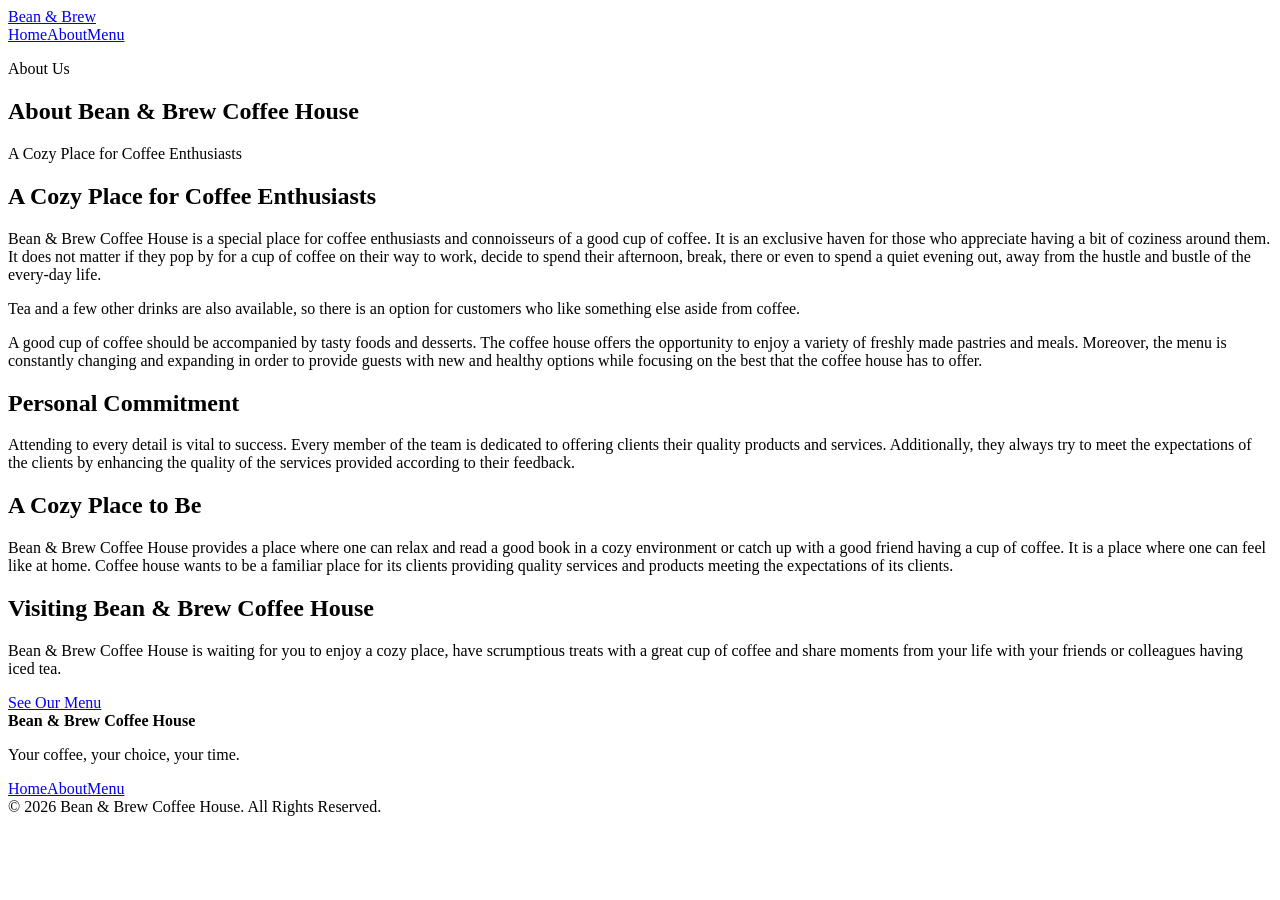
==== about.html @ c61e4c34 "Add files via upload" ====
<!DOCTYPE html>
<html lang="en">
<head>
<meta charset="UTF-8">
<meta name="viewport" content="width=device-width, initial-scale=1.0">
<title>About Bean &amp; Brew Coffee House | Local Cafe</title>
<meta name="description" content="Learn about Bean & Brew Coffee House, a cozy coffee shop for coffee enthusiasts, food and relaxed moments.">
<link rel="stylesheet" href="css/style.css">
</head>
<body>
<header class="site-header">
<div class="container nav-wrap">
<a class="logo" href="index.html">Bean &amp; Brew</a>
<nav aria-label="Main navigation"><a href="index.html">Home</a><a class="active" href="about.html">About</a><a href="menu.html">Menu</a></nav>
</div>
</header>
<main>
<section class="page-hero"><div class="container"><p class="eyebrow">About Us</p><h1>About Bean &amp; Brew Coffee House</h1><p>A Cozy Place for Coffee Enthusiasts</p></div></section>
<section class="section"><div class="container narrow">
<h2>A Cozy Place for Coffee Enthusiasts</h2>
<p>Bean &amp; Brew Coffee House is a special place for coffee enthusiasts and connoisseurs of a good cup of coffee. It is an exclusive haven for those who appreciate having a bit of coziness around them. It does not matter if they pop by for a cup of coffee on their way to work, decide to spend their afternoon, break, there or even to spend a quiet evening out, away from the hustle and bustle of the every-day life.</p>
<p>Tea and a few other drinks are also available, so there is an option for customers who like something else aside from coffee.</p>
<p>A good cup of coffee should be accompanied by tasty foods and desserts. The coffee house offers the opportunity to enjoy a variety of freshly made pastries and meals. Moreover, the menu is constantly changing and expanding in order to provide guests with new and healthy options while focusing on the best that the coffee house has to offer.</p>
</div></section>
<section class="section section-alt"><div class="container narrow">
<h2>Personal Commitment</h2>
<p>Attending to every detail is vital to success. Every member of the team is dedicated to offering clients their quality products and services. Additionally, they always try to meet the expectations of the clients by enhancing the quality of the services provided according to their feedback.</p>
</div></section>
<section class="section"><div class="container narrow">
<h2>A Cozy Place to Be</h2>
<p>Bean &amp; Brew Coffee House provides a place where one can relax and read a good book in a cozy environment or catch up with a good friend having a cup of coffee. It is a place where one can feel like at home. Coffee house wants to be a familiar place for its clients providing quality services and products meeting the expectations of its clients.</p>
<h2>Visiting Bean &amp; Brew Coffee House</h2>
<p>Bean &amp; Brew Coffee House is waiting for you to enjoy a cozy place, have scrumptious treats with a great cup of coffee and share moments from your life with your friends or colleagues having iced tea.</p>
<a class="btn" href="menu.html">See Our Menu</a>
</div></section>
</main>
<footer><div class="container footer-wrap"><div><strong>Bean &amp; Brew Coffee House</strong><p>Your coffee, your choice, your time.</p></div><div class="footer-links"><a href="index.html">Home</a><a href="about.html">About</a><a href="menu.html">Menu</a></div></div><div class="copyright">© 2026 Bean &amp; Brew Coffee House. All Rights Reserved.</div></footer>
</body>
</html>
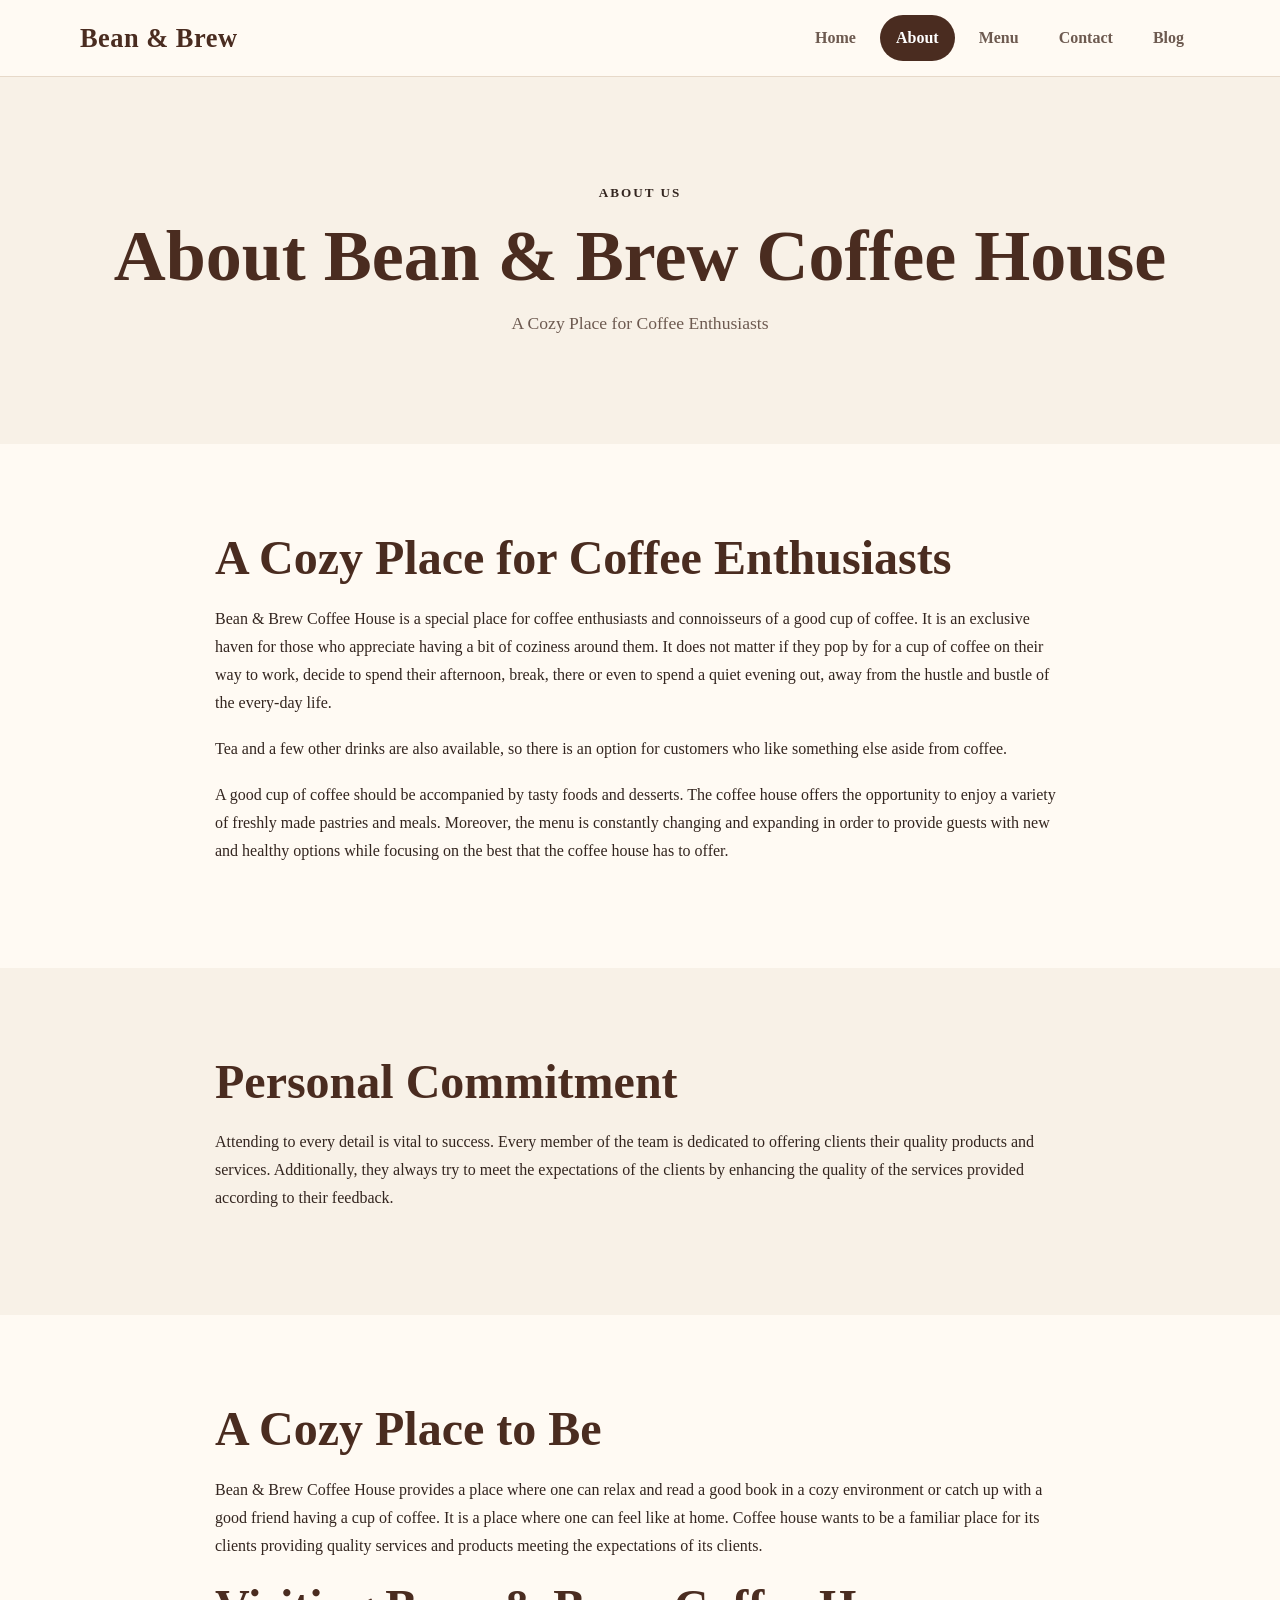
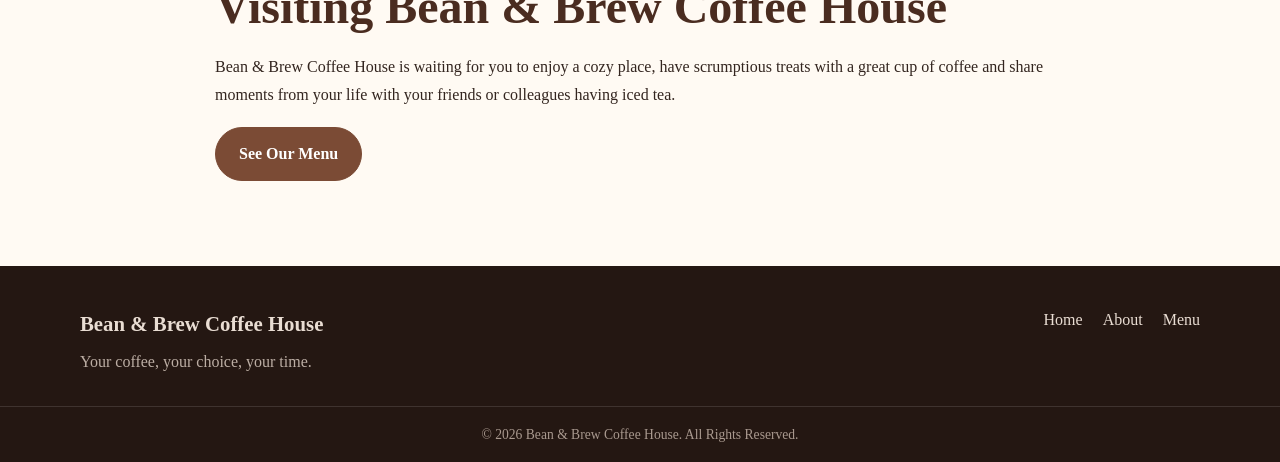
==== commit cd223c4b: "pages" ====
--- a/about.html
+++ b/about.html
@@ -9,9 +9,19 @@
 </head>
 <body>
 <header class="site-header">
-<div class="container nav-wrap">
-<a class="logo" href="index.html">Bean &amp; Brew</a>
-<nav aria-label="Main navigation"><a href="index.html">Home</a><a class="active" href="about.html">About</a><a href="menu.html">Menu</a></nav>
+    <div class="container nav-wrap">
+
+        <a class="logo" href="index.html">
+            Bean &amp; Brew
+        </a>
+
+        <nav aria-label="Main navigation">
+            <a href="index.html">Home</a>
+            <a class="active" href="about.html">About</a>
+            <a href="menu.html">Menu</a>
+            <a href="contact.html">Contact</a>
+            <a href="blog.html">Blog</a>
+        </nav>
 </div>
 </header>
 <main>
--- a/css/style.css
+++ b/css/style.css
@@ -0,0 +1,72 @@
+*{box-sizing:border-box;margin:0;padding:0}
+:root{--brown:#4a2c20;--coffee:#7b4b35;--cream:#f8f1e7;--light:#fffaf3;--text:#33251f;--muted:#6d5a50;--border:#e7d9c9}
+html{scroll-behavior:smooth}
+body{font-family:Georgia,"Times New Roman",serif;color:var(--text);background:var(--light);line-height:1.75}
+a{color:inherit;text-decoration:none}
+.container{width:min(1120px,92%);margin:auto}
+.site-header{position:sticky;top:0;z-index:20;background:rgba(255,250,243,.97);border-bottom:1px solid var(--border);backdrop-filter:blur(8px)}
+.nav-wrap{min-height:76px;display:flex;align-items:center;justify-content:space-between;gap:25px}
+.logo{font-size:1.65rem;font-weight:bold;letter-spacing:.5px;color:var(--brown)}
+nav{display:flex;gap:8px}
+nav a{padding:9px 16px;border-radius:30px;color:var(--muted);font-weight:bold}
+nav a:hover,nav a.active{background:var(--brown);color:#fff}
+.hero{
+    position:relative;
+    min-height:650px;
+    display:grid;
+    place-items:center;
+    background:linear-gradient(110deg,rgba(54,31,21,.9),rgba(92,57,39,.55)),
+    url("../images/cup-coffee-table-grey-background.jpg") center/cover;
+}cup-coffee-table-grey-background.jpg") center/cover}
+.hero-content{position:relative;color:#fff;max-width:780px;padding:90px 0}
+.eyebrow{text-transform:uppercase;letter-spacing:2px;font-size:.82rem;font-weight:bold;margin-bottom:12px}
+.hero h1{font-size:clamp(2.5rem,6vw,5rem);line-height:1.08;margin-bottom:22px}
+.hero p:not(.eyebrow){font-size:1.12rem;max-width:700px;margin-bottom:30px}
+.btn{display:inline-block;background:var(--coffee);color:#fff;padding:12px 23px;border-radius:30px;font-weight:bold;border:1px solid var(--coffee);transition:.2s}
+.btn:hover{transform:translateY(-2px);background:var(--brown)}
+.btn-light{background:#fff;color:var(--brown);border-color:#fff}
+.section{padding:85px 0}
+.section-alt{background:var(--cream)}
+.section-heading{text-align:center;max-width:760px;margin:0 auto 35px}
+.section-heading h2,.section h2{font-size:clamp(2rem,4vw,3rem);line-height:1.2;color:var(--brown);margin-bottom:18px}
+.two-column{display:grid;grid-template-columns:1fr 1fr;gap:45px;align-items:start}
+.two-column p,.narrow p{margin-bottom:18px}
+.highlight-box{padding:30px;background:#fff;border:1px solid var(--border);border-radius:18px;box-shadow:0 10px 30px rgba(74,44,32,.06)}
+.highlight-box h3{font-size:1.35rem;color:var(--brown);margin-bottom:10px}
+.grid{display:grid;grid-template-columns:repeat(3,1fr);gap:20px}
+.card{background:#fff;border:1px solid var(--border);padding:26px;border-radius:18px;transition:.2s}
+.card:hover{transform:translateY(-4px);box-shadow:0 12px 30px rgba(74,44,32,.09)}
+.card h3{color:var(--brown);margin-bottom:8px}
+.intro-text{max-width:850px;margin:0 auto 35px;text-align:center}
+.center{text-align:center;margin-top:30px}
+.text-link{font-weight:bold;color:var(--coffee);border-bottom:1px solid var(--coffee)}
+.narrow{max-width:850px}
+.cta{padding:85px 0;background:var(--brown);color:#fff;text-align:center}
+.cta h2{font-size:clamp(2rem,4vw,3.2rem);line-height:1.2;margin-bottom:18px}
+.cta p{max-width:850px;margin:0 auto 20px}
+.page-hero{padding:105px 0;background:var(--cream);text-align:center}
+.page-hero h1{font-size:clamp(2.5rem,6vw,4.5rem);line-height:1.1;color:var(--brown);margin-bottom:12px}
+.page-hero p:last-child{font-size:1.1rem;color:var(--muted)}
+.menu-section{margin-top:55px}
+.menu-section>h2{border-bottom:2px solid var(--border);padding-bottom:10px}
+.menu-grid{display:grid;grid-template-columns:repeat(2,1fr);gap:20px}
+.menu-item{background:#fff;border:1px solid var(--border);border-radius:16px;padding:25px}
+.menu-item.single{max-width:100%}
+.menu-item h3{color:var(--brown);font-size:1.35rem;margin-bottom:8px}
+.menu-list{display:grid;grid-template-columns:repeat(2,1fr);gap:6px 30px;margin:12px 0 18px;padding-left:20px}
+.quote{font-style:italic;font-size:1.2rem}
+footer{background:#241712;color:#e9ddd3;padding-top:40px}
+.footer-wrap{display:flex;justify-content:space-between;gap:30px;padding-bottom:30px}
+.footer-wrap strong{font-size:1.3rem}
+.footer-wrap p{color:#bcaea4;margin-top:5px}
+.footer-links{display:flex;gap:20px}
+.footer-links a:hover{color:#fff}
+.copyright{text-align:center;border-top:1px solid rgba(255,255,255,.12);padding:16px;font-size:.85rem;color:#a9998f}
+@media(max-width:800px){.two-column,.grid,.menu-grid{grid-template-columns:1fr}.nav-wrap{min-height:68px}.logo{font-size:1.35rem}nav a{padding:7px 10px}.hero{min-height:570px}.section,.cta{padding:65px 0}.footer-wrap{flex-direction:column}.footer-links{flex-wrap:wrap}.menu-list{grid-template-columns:1fr}}
+@media(max-width:480px){.nav-wrap{align-items:flex-start;padding:14px 0;flex-direction:column;gap:5px}nav{width:100%;justify-content:space-between}nav a{padding:6px 9px}.hero h1{font-size:2.35rem}.hero-content{padding:70px 0}}
+img {
+    max-width: 100%;
+    height: auto;
+    display: block;
+    border-radius: 12px;
+}
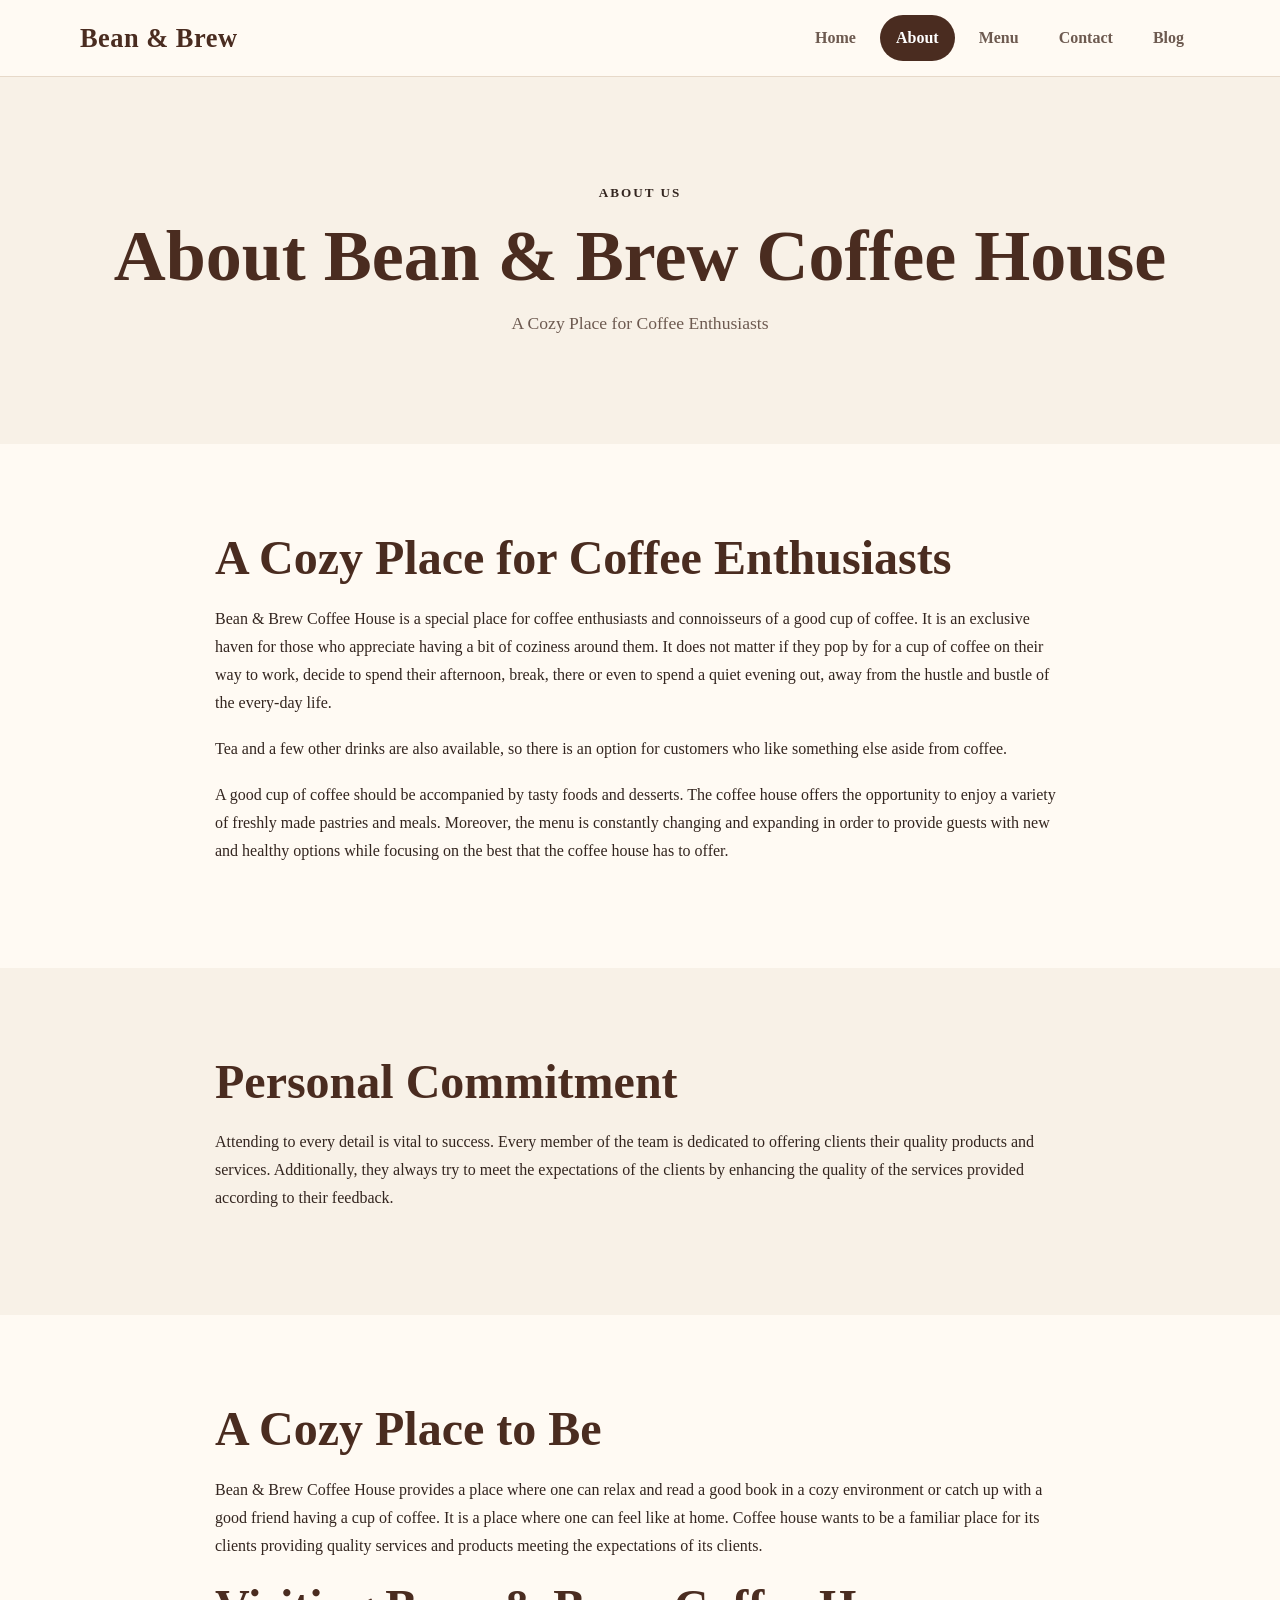
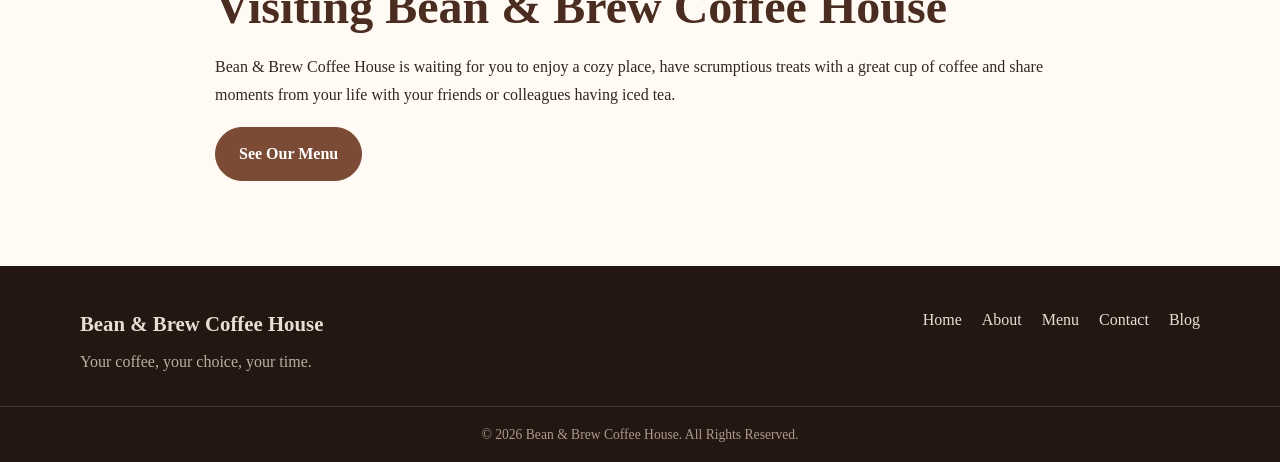
==== commit d1d1a335: "navigation" ====
--- a/about.html
+++ b/about.html
@@ -44,6 +44,7 @@
 <a class="btn" href="menu.html">See Our Menu</a>
 </div></section>
 </main>
-<footer><div class="container footer-wrap"><div><strong>Bean &amp; Brew Coffee House</strong><p>Your coffee, your choice, your time.</p></div><div class="footer-links"><a href="index.html">Home</a><a href="about.html">About</a><a href="menu.html">Menu</a></div></div><div class="copyright">© 2026 Bean &amp; Brew Coffee House. All Rights Reserved.</div></footer>
+<footer><div class="container footer-wrap"><div><strong>Bean &amp; Brew Coffee House</strong><p>Your coffee, your choice, your time.</p></div><div class="footer-links"><a href="index.html">Home</a><a href="about.html">About</a><a href="menu.html">Menu<a href="contact.html">Contact</a>
+            <a href="blog.html">Blog</a></a></div></div><div class="copyright">© 2026 Bean &amp; Brew Coffee House. All Rights Reserved.</div></footer>
 </body>
 </html>
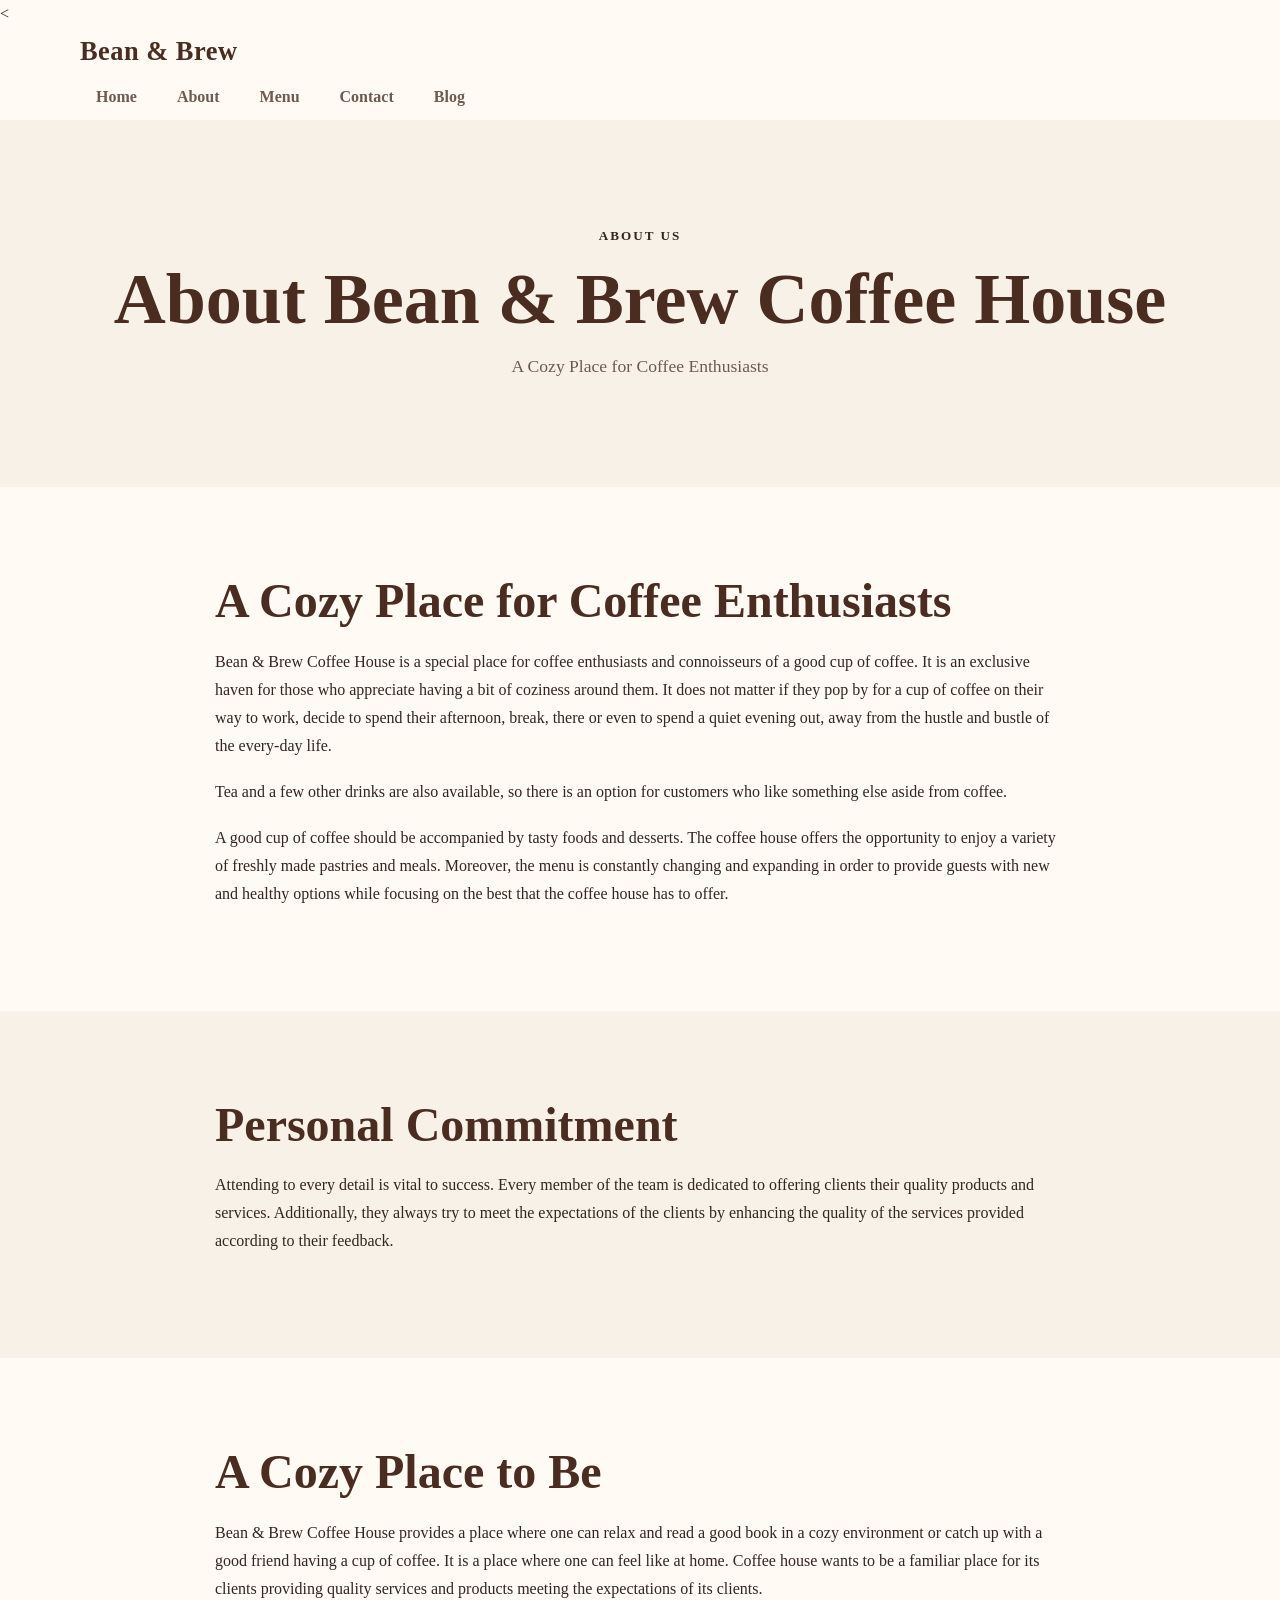
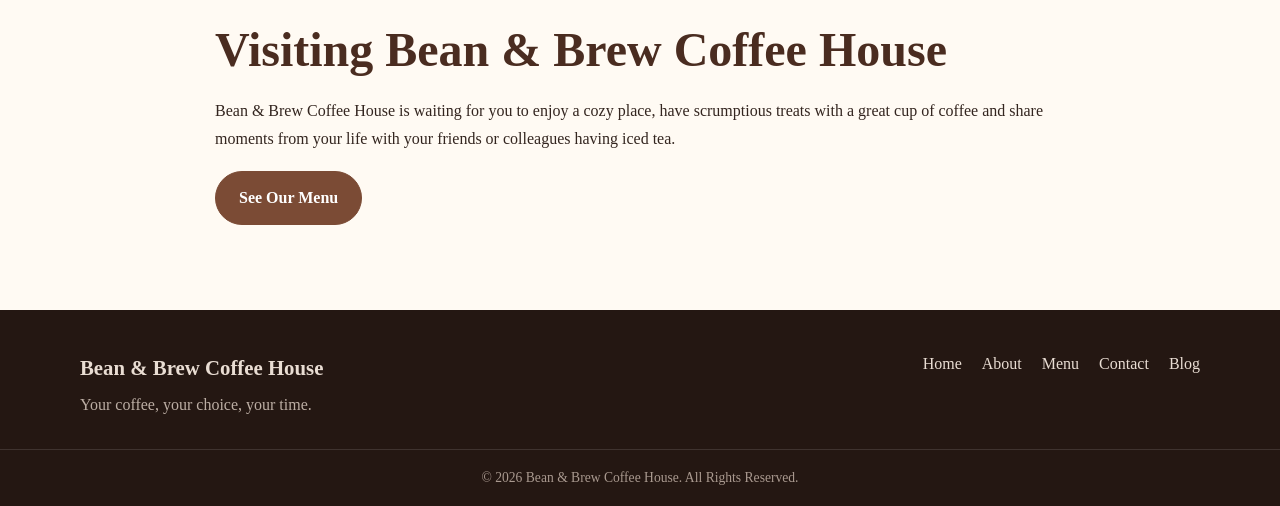
==== commit cf555e4b: "new navigation" ====
--- a/about.html
+++ b/about.html
@@ -8,21 +8,26 @@
 <link rel="stylesheet" href="css/style.css">
 </head>
 <body>
-<header class="site-header">
-    <div class="container nav-wrap">
+<<header>
+    <div class="container nav-container">
+        <a href="index.html" class="logo">Bean & Brew</a>
 
-        <a class="logo" href="index.html">
-            Bean &amp; Brew
-        </a>
+        <input type="checkbox" id="menu-toggle">
 
-        <nav aria-label="Main navigation">
+        <label for="menu-toggle" class="hamburger">
+            <span></span>
+            <span></span>
+            <span></span>
+        </label>
+
+        <nav>
             <a href="index.html">Home</a>
-            <a class="active" href="about.html">About</a>
+            <a href="about.html">About</a>
             <a href="menu.html">Menu</a>
             <a href="contact.html">Contact</a>
             <a href="blog.html">Blog</a>
         </nav>
-</div>
+    </div>
 </header>
 <main>
 <section class="page-hero"><div class="container"><p class="eyebrow">About Us</p><h1>About Bean &amp; Brew Coffee House</h1><p>A Cozy Place for Coffee Enthusiasts</p></div></section>
--- a/css/style.css
+++ b/css/style.css
@@ -70,3 +70,62 @@
     display: block;
     border-radius: 12px;
 }
+/* ============================= */
+/* MOBILE HAMBURGER MENU */
+/* ============================= */
+
+/* Hamburger Menu */
+#menu-toggle {
+    display: none;
+}
+
+.hamburger {
+    display: none;
+    cursor: pointer;
+    flex-direction: column;
+    gap: 5px;
+}
+
+.hamburger span {
+    width: 25px;
+    height: 3px;
+    background: #333;
+    display: block;
+}
+
+/* Mobile Menu */
+@media (max-width: 768px) {
+
+    .nav-container {
+        display: flex;
+        align-items: center;
+        justify-content: space-between;
+    }
+
+    .hamburger {
+        display: flex;
+    }
+
+    nav {
+        display: none;
+        width: 100%;
+        flex-direction: column;
+        text-align: center;
+    }
+
+    #menu-toggle:checked ~ nav {
+        display: flex;
+    }
+
+    nav a {
+        padding: 12px;
+        display: block;
+    }
+}
+
+}
+.hero .eyebrow,
+.hero h1,
+.hero p {
+    color: #fff;
+}
